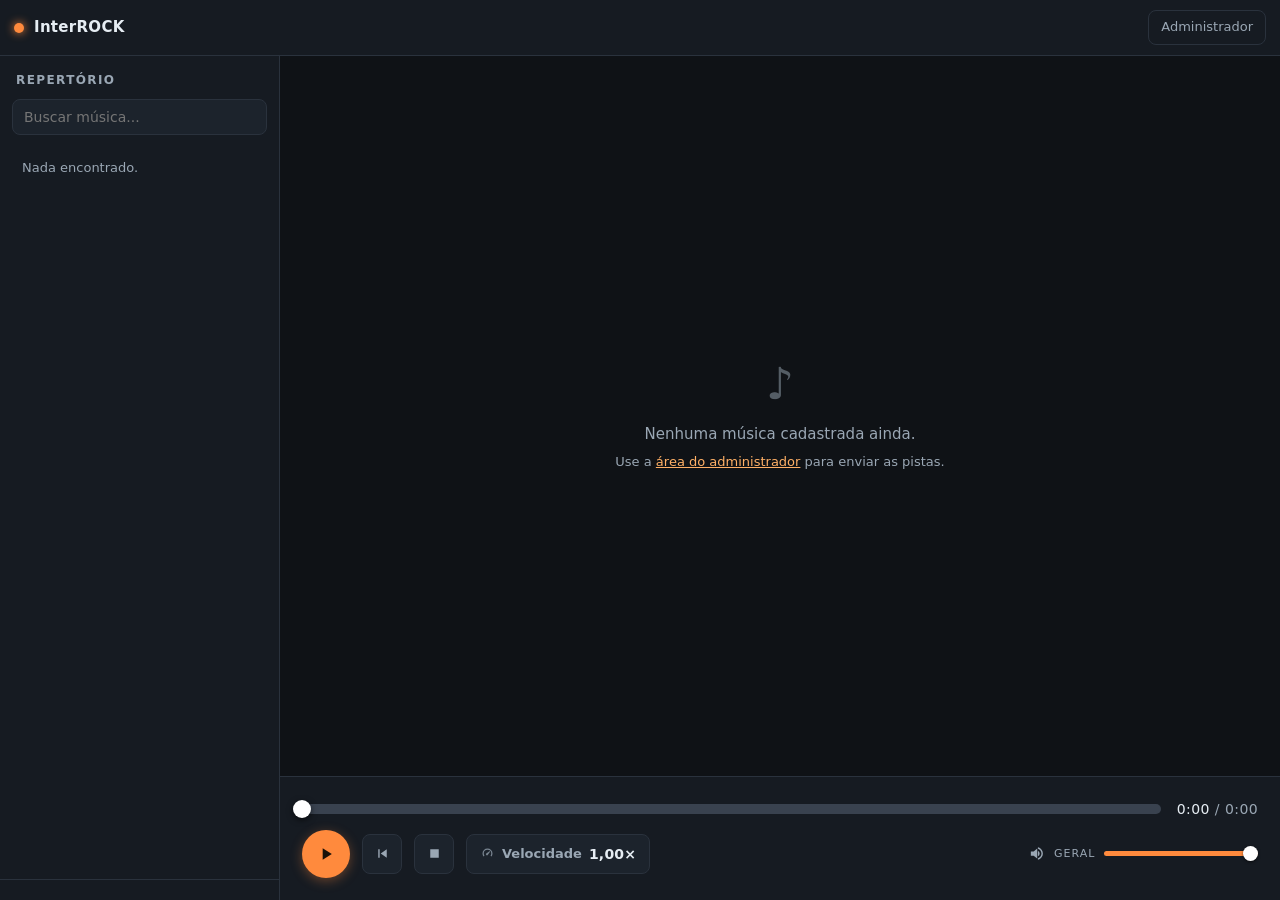
==== index.html @ aa04b852 "Add files via upload" ====
<!DOCTYPE html>
<html lang="pt-BR">
<head>
<meta charset="utf-8">
<meta name="viewport" content="width=device-width,initial-scale=1,viewport-fit=cover">
<meta name="theme-color" content="#0f1216">
<title>BandTracks — Pistas</title>
<link rel="stylesheet" href="assets/css/style.css">
</head>
<body>

<!-- ================= TOPO ================= -->
<header class="topbar">
  <button class="hamburger" id="hamburger" aria-label="Abrir lista de músicas">
    <span></span><span></span><span></span>
  </button>
  <div class="brand"><span class="dot"></span><span id="bandName">BandTracks</span></div>
  <div class="spacer"></div>
  <a class="link" href="admin.html">Administrador</a>
</header>

<!-- ================= LISTA DE MÚSICAS ================= -->
<aside class="sidebar" id="sidebar">
  <h2>Repertório</h2>
  <div class="search"><input id="search" type="search" placeholder="Buscar música..." autocomplete="off"></div>
  <nav class="songlist" id="songlist"></nav>
  <div class="sidebar-foot" id="trackCount"></div>
</aside>
<div class="backdrop" id="backdrop"></div>

<!-- ================= MIXER ================= -->
<main class="main" id="main"></main>

<!-- ================= TRANSPORTE ================= -->
<footer class="transport">
  <div class="loading"><div class="b" id="loadBar"></div></div>

  <!-- linha 1: barra de tempo da música -->
  <div class="tp-row row-seek">
    <div class="seek" id="seek" role="slider" aria-label="Posição da música">
      <div class="rail"><div class="fill" id="seekFill"></div></div>
      <div class="knob" id="seekKnob"></div>
    </div>
    <div class="time">
      <span id="tCur">0:00</span><span class="sep">/</span><span class="tot" id="tTot">0:00</span>
    </div>
  </div>

  <!-- linha 2: transporte + velocidade + volume geral -->
  <div class="tp-row row-ctrl">
    <button class="playbtn" id="playBtn" aria-label="Tocar"></button>
    <button class="iconbtn" id="resetBtn" title="Voltar ao início">
      <svg viewBox="0 0 24 24"><path d="M6 6h2v12H6zm3.5 6l8.5 6V6z"/></svg>
    </button>
    <button class="iconbtn" id="stopBtn" title="Parar">
      <svg viewBox="0 0 24 24"><path d="M6 6h12v12H6z"/></svg>
    </button>

    <!-- ---- controle de velocidade ---- -->
    <div class="speed-wrap">
      <button class="speed-btn" id="speedBtn" aria-haspopup="true" aria-expanded="false"
              title="Velocidade de reprodução">
        <svg viewBox="0 0 24 24"><path d="M12 4a8 8 0 00-8 8 8 8 0 001.5 4.6l1.6-1.2A6 6 0 016 12a6 6 0 016-6 6 6 0 016 6 6 6 0 01-1.1 3.4l1.6 1.2A8 8 0 0020 12a8 8 0 00-8-8zm3.2 4.4l-4.6 3.1a1.7 1.7 0 102 2.5l3.2-4.5a.5.5 0 00-.6-1.1z"/></svg>
        <span class="lbl">Velocidade</span>
        <span class="val" id="speedVal">1,00×</span>
      </button>

      <div class="speed-pop" id="speedPop" role="dialog" aria-label="Velocidade de reprodução">
        <h4>Velocidades rápidas</h4>
        <div class="speed-presets" id="speedPresets"></div>

        <h4>Ajuste fino</h4>
        <div class="speed-fine">
          <input type="range" id="speedRange" min="25" max="100" step="5" value="100" aria-label="Velocidade">
          <span class="num" id="speedNum">1,00×</span>
        </div>
        <div class="speed-scale">
          <span id="speedMin">0,25×</span><span id="speedMax">1,00×</span>
        </div>

        <label class="speed-opt">
          <input type="checkbox" id="pitchChk" checked>
          <span>
            <b>Manter o tom original</b>
            <span id="pitchLabel">Desmarque para o efeito de fita: o tom desce junto com a velocidade.</span>
          </span>
        </label>

        <div class="speed-note" id="speedNote">
          Abaixo de 0,50× alguns navegadores reduzem ou cortam o áudio, e os
          artefatos do processamento ficam audíveis. Se ficar mudo, suba para 0,50×.
        </div>

        <button class="speed-reset" id="speedReset" type="button">Voltar para 1,00×</button>
      </div>
    </div>

    <div class="spacer"></div>

    <div class="master">
      <svg class="spk" viewBox="0 0 24 24"><path d="M4 9v6h4l5 4V5L8 9H4zm12.5 3a4.5 4.5 0 00-2.5-4v8a4.5 4.5 0 002.5-4zM14 3.2v2.1c2.9.9 5 3.5 5 6.7s-2.1 5.8-5 6.7v2.1c4-1 7-4.6 7-8.8s-3-7.8-7-8.8z"/></svg>
      <label for="masterVol">Geral</label>
      <input type="range" id="masterVol" min="0" max="100" value="100" style="--fill:100%">
    </div>
  </div>
</footer>

<script src="config.js"></script>
<script src="assets/js/engine.js"></script>
<script src="assets/js/player.js"></script>
</body>
</html>
---- assets/css/style.css ----
/* =============================================================
   BandTracks — folha de estilo única (usuário + admin)
   ============================================================= */
:root{
  --bg:#0f1216;
  --bg-2:#161b22;
  --bg-3:#1c232c;
  --line:#2a323d;
  --txt:#e6edf3;
  --txt-2:#9aa7b4;
  --accent:#ff8a3d;
  --accent-2:#ffb066;
  --solo:#f5c518;
  --mute:#ef4b4b;
  --ok:#3fb950;
  --warn:#e3a008;
  --sidebar-w:280px;
  --transport-h:124px;
  --radius:10px;
  --font:"Segoe UI",system-ui,-apple-system,Roboto,Helvetica,Arial,sans-serif;
}

*{box-sizing:border-box;-webkit-tap-highlight-color:transparent}
html,body{height:100%}
body{
  margin:0;background:var(--bg);color:var(--txt);font-family:var(--font);
  font-size:15px;line-height:1.45;overflow:hidden;
}
button{font-family:inherit;cursor:pointer;border:0;background:none;color:inherit}
input,select{font-family:inherit;font-size:14px}
a{color:var(--accent-2)}
::-webkit-scrollbar{width:9px;height:9px}
::-webkit-scrollbar-thumb{background:#39424f;border-radius:6px}
::-webkit-scrollbar-track{background:transparent}

/* ---------------- Topo ---------------- */
.topbar{
  position:fixed;top:0;left:0;right:0;height:56px;z-index:40;
  display:flex;align-items:center;gap:12px;padding:0 14px;
  background:var(--bg-2);border-bottom:1px solid var(--line);
}
.topbar .brand{display:flex;align-items:center;gap:10px;font-weight:700;letter-spacing:.3px}
.topbar .brand .dot{width:10px;height:10px;border-radius:50%;background:var(--accent);box-shadow:0 0 10px var(--accent)}
.topbar .spacer{flex:1}
.topbar .link{
  color:var(--txt-2);font-size:13px;text-decoration:none;padding:7px 12px;
  border:1px solid var(--line);border-radius:8px;white-space:nowrap;
}
.topbar .link:hover{color:var(--txt);border-color:#455063}

.hamburger{
  display:none;width:40px;height:40px;border-radius:8px;border:1px solid var(--line);
  background:var(--bg-3);align-items:center;justify-content:center;flex-direction:column;gap:4px;
}
.hamburger span{display:block;width:18px;height:2px;background:var(--txt);border-radius:2px}

/* ---------------- Sidebar ---------------- */
.sidebar{
  position:fixed;top:56px;bottom:0;left:0;width:var(--sidebar-w);z-index:30;
  background:var(--bg-2);border-right:1px solid var(--line);
  display:flex;flex-direction:column;transition:transform .25s ease;
}
.sidebar h2{
  margin:0;padding:16px 16px 10px;font-size:12px;letter-spacing:1.4px;
  text-transform:uppercase;color:var(--txt-2);font-weight:600;
}
.search{padding:0 12px 10px}
.search input{
  width:100%;padding:9px 11px;border-radius:8px;border:1px solid var(--line);
  background:var(--bg-3);color:var(--txt);outline:none;
}
.search input:focus{border-color:var(--accent)}
.songlist{flex:1;overflow-y:auto;padding:0 8px 16px}
.song-item{
  display:block;width:100%;text-align:left;padding:11px 12px;border-radius:var(--radius);
  border:1px solid transparent;margin-bottom:4px;transition:background .12s;
}
.song-item:hover{background:var(--bg-3)}
.song-item.active{background:rgba(255,138,61,.14);border-color:rgba(255,138,61,.45)}
.song-item .t{display:block;font-weight:600;font-size:14.5px;line-height:1.3}
.song-item .s{display:block;font-size:12px;color:var(--txt-2);margin-top:3px;line-height:1.3}
.sidebar-foot{padding:10px 16px;border-top:1px solid var(--line);font-size:11.5px;color:var(--txt-2)}
.backdrop{display:none;position:fixed;inset:56px 0 0 0;background:rgba(0,0,0,.55);z-index:29}

/* ---------------- Área central ---------------- */
.main{
  position:fixed;top:56px;left:var(--sidebar-w);right:0;bottom:var(--transport-h);
  overflow-y:auto;padding:20px 22px 28px;
}
.song-head{margin-bottom:18px}
.song-head h1{margin:0;font-size:24px;letter-spacing:.2px}
.song-head .meta{color:var(--txt-2);font-size:13.5px;margin-top:3px}

.empty{
  height:100%;display:flex;flex-direction:column;align-items:center;justify-content:center;
  color:var(--txt-2);text-align:center;gap:8px;padding:30px;
}
.empty .big{font-size:44px;opacity:.5}

/* ---- Linha de faixa ---- */
.track{
  display:grid;grid-template-columns:170px 1fr auto;align-items:center;gap:14px;
  background:var(--bg-2);border:1px solid var(--line);border-radius:var(--radius);
  padding:12px 14px;margin-bottom:9px;
}
.track.is-silent{opacity:.5}
.track .name{font-weight:600;font-size:14.5px;overflow:hidden;text-overflow:ellipsis;white-space:nowrap}
.track .name small{display:block;font-weight:400;color:var(--txt-2);font-size:11.5px}
.track .vol{display:flex;align-items:center;gap:10px;min-width:0}
.track .vol .pct{width:42px;text-align:right;font-size:12px;color:var(--txt-2);font-variant-numeric:tabular-nums}
.track .btns{display:flex;gap:7px}
.tbtn{
  width:38px;height:34px;border-radius:8px;border:1px solid var(--line);
  background:var(--bg-3);font-weight:700;font-size:13px;color:var(--txt-2);
}
.tbtn:hover{border-color:#4b5666;color:var(--txt)}
.tbtn.on-mute{background:var(--mute);border-color:var(--mute);color:#fff}
.tbtn.on-solo{background:var(--solo);border-color:var(--solo);color:#22262c}

/* ---- Sliders ---- */
input[type=range]{-webkit-appearance:none;appearance:none;width:100%;background:transparent;margin:0}
input[type=range]::-webkit-slider-runnable-track{
  height:5px;border-radius:4px;
  background:linear-gradient(to right,var(--accent) var(--fill,70%),#39424f var(--fill,70%));
}
input[type=range]::-webkit-slider-thumb{
  -webkit-appearance:none;width:15px;height:15px;border-radius:50%;background:#fff;
  margin-top:-5px;box-shadow:0 1px 3px rgba(0,0,0,.6);
}
input[type=range]::-moz-range-track{height:5px;border-radius:4px;background:#39424f}
input[type=range]::-moz-range-progress{height:5px;border-radius:4px;background:var(--accent)}
input[type=range]::-moz-range-thumb{width:15px;height:15px;border:0;border-radius:50%;background:#fff}

/* ---------------- Transporte (rodapé) ---------------- */
.transport{
  position:fixed;left:var(--sidebar-w);right:0;bottom:0;height:var(--transport-h);z-index:35;
  background:var(--bg-2);border-top:1px solid var(--line);padding:12px 22px;
  display:flex;flex-direction:column;justify-content:center;gap:10px;
}
.tp-row{display:flex;align-items:center;gap:14px}
.tp-row .spacer{flex:1}
.row-seek{gap:16px}
.row-ctrl{gap:12px}
.playbtn{
  width:48px;height:48px;border-radius:50%;background:var(--accent);color:#1a1109;
  display:flex;align-items:center;justify-content:center;flex:0 0 48px;
  box-shadow:0 3px 12px rgba(255,138,61,.35);
}
.playbtn:hover{background:var(--accent-2)}
.playbtn svg{width:20px;height:20px;fill:currentColor}
.iconbtn{
  width:40px;height:40px;border-radius:8px;border:1px solid var(--line);background:var(--bg-3);
  display:flex;align-items:center;justify-content:center;color:var(--txt-2);flex:0 0 40px;
}
.iconbtn:hover{color:var(--txt);border-color:#4b5666}
.iconbtn svg{width:17px;height:17px;fill:currentColor}

.seek{position:relative;flex:1;height:16px;display:flex;align-items:center;cursor:pointer;touch-action:none}
.seek .rail{position:absolute;left:0;right:0;height:10px;border-radius:6px;background:#39424f;overflow:hidden}
.seek .fill{position:absolute;left:0;top:0;bottom:0;width:0;background:linear-gradient(90deg,var(--accent),var(--accent-2))}
.seek .knob{
  position:absolute;width:18px;height:18px;border-radius:50%;background:#fff;left:0;
  transform:translateX(-50%);box-shadow:0 2px 6px rgba(0,0,0,.6);pointer-events:none;
}
.time{font-variant-numeric:tabular-nums;font-size:14px;color:var(--txt);white-space:nowrap;letter-spacing:.4px}
.time .sep{color:var(--txt-2);margin:0 5px}
.time .tot{color:var(--txt-2)}

.master{display:flex;align-items:center;gap:9px;width:230px}
.master .spk{width:17px;height:17px;fill:var(--txt-2);flex:0 0 17px}
.master label{font-size:11px;color:var(--txt-2);text-transform:uppercase;letter-spacing:1px;white-space:nowrap}

/* ---------------- Controle de velocidade ---------------- */
.speed-wrap{position:relative;flex:0 0 auto}
.speed-btn{
  display:flex;align-items:center;gap:7px;height:40px;padding:0 13px;
  border:1px solid var(--line);border-radius:8px;background:var(--bg-3);
  color:var(--txt-2);font-size:13px;font-weight:600;white-space:nowrap;
}
.speed-btn:hover{color:var(--txt);border-color:#4b5666}
.speed-btn .val{
  font-variant-numeric:tabular-nums;font-size:14px;color:var(--txt);letter-spacing:.2px;
}
.speed-btn.changed{border-color:var(--accent);background:rgba(255,138,61,.13)}
.speed-btn.changed .val{color:var(--accent-2)}
.speed-btn.low{border-color:var(--warn);background:rgba(227,160,8,.14)}
.speed-btn.low .val{color:#ffd166}
.speed-btn svg{width:15px;height:15px;fill:currentColor;opacity:.75}

.speed-pop{
  display:none;position:absolute;bottom:52px;right:0;width:308px;z-index:60;
  background:var(--bg-2);border:1px solid var(--line);border-radius:12px;padding:15px;
  box-shadow:0 12px 34px rgba(0,0,0,.6);
}
.speed-pop.open{display:block}
.speed-pop h4{
  margin:0 0 11px;font-size:11px;text-transform:uppercase;letter-spacing:1.2px;
  color:var(--txt-2);font-weight:600;
}
.speed-presets{display:grid;grid-template-columns:repeat(5,1fr);gap:5px;margin-bottom:14px}
.speed-presets button{
  padding:8px 2px;border-radius:8px;border:1px solid var(--line);
  background:var(--bg-3);font-size:12px;font-weight:600;color:var(--txt-2);
  font-variant-numeric:tabular-nums;white-space:nowrap;
}
.speed-presets button:hover{color:var(--txt);border-color:#4b5666}
.speed-presets button.on{background:var(--accent);border-color:var(--accent);color:#1a1109}

.speed-fine{display:flex;align-items:center;gap:11px;margin-bottom:6px}
.speed-fine input[type=range]{flex:1}
.speed-fine .num{
  width:52px;text-align:right;font-variant-numeric:tabular-nums;font-size:14px;font-weight:600;
}
.speed-scale{
  display:flex;justify-content:space-between;font-size:10.5px;color:var(--txt-2);
  font-variant-numeric:tabular-nums;margin-bottom:13px;
}

.speed-opt{
  display:flex;align-items:flex-start;gap:9px;padding-top:12px;border-top:1px solid var(--line);
  font-size:12.5px;color:var(--txt-2);cursor:pointer;
}
.speed-opt input{margin-top:2px;flex:0 0 auto}
.speed-opt b{color:var(--txt);font-weight:600;display:block;font-size:13px}

.speed-note{
  margin-top:11px;padding:9px 11px;border-radius:8px;font-size:11.5px;line-height:1.45;
  background:rgba(227,160,8,.13);border:1px solid rgba(227,160,8,.4);color:#ffd88a;display:none;
}
.speed-note.show{display:block}

.speed-reset{
  margin-top:11px;width:100%;padding:8px;border-radius:8px;border:1px solid var(--line);
  font-size:12.5px;color:var(--txt-2);
}
.speed-reset:hover{color:var(--txt);border-color:#4b5666}

/* Barra de carregamento */
.loading{position:absolute;top:0;left:0;right:0;height:3px;background:transparent;overflow:hidden}
.loading .b{height:100%;width:0;background:var(--accent);transition:width .2s}

/* ---------------- Responsivo ---------------- */
@media (max-width:900px){
  :root{--transport-h:128px}
  .hamburger{display:flex}
  .sidebar{transform:translateX(-100%);box-shadow:0 0 30px rgba(0,0,0,.6);width:min(84vw,320px)}
  body.nav-open .sidebar{transform:translateX(0)}
  body.nav-open .backdrop{display:block}
  .main{left:0;padding:16px 14px 24px}
  .transport{left:0;padding:10px 14px}

  .track{grid-template-columns:1fr auto;gap:8px 12px;padding:11px 12px}
  .track .name{grid-column:1;grid-row:1}
  .track .btns{grid-column:2;grid-row:1 / span 2;align-self:center}
  .track .vol{grid-column:1;grid-row:2}
  .tbtn{width:44px;height:38px;font-size:14px}

  .master{width:auto;flex:1;max-width:170px}
  .row-ctrl{gap:9px}
  .time{font-size:13px}
  .song-head h1{font-size:19px}
  .speed-pop{width:min(92vw,308px);right:auto;left:50%;transform:translateX(-50%)}
}
@media (max-width:420px){
  .track .name{font-size:13.5px}
  .master label,.speed-btn .lbl{display:none}
  .master{max-width:120px}
  .playbtn{width:44px;height:44px;flex:0 0 44px}
  .speed-btn{padding:0 10px}
}

/* =============================================================
   ADMIN
   ============================================================= */
.adm-body{overflow:auto}
.adm-wrap{max-width:960px;margin:0 auto;padding:78px 18px 60px}
.card{background:var(--bg-2);border:1px solid var(--line);border-radius:14px;padding:20px;margin-bottom:18px}
.card h3{margin:0 0 4px;font-size:16px}
.card .hint{color:var(--txt-2);font-size:12.5px;margin:0 0 16px}
.grid2{display:grid;grid-template-columns:1fr 1fr;gap:12px}
@media (max-width:700px){.grid2{grid-template-columns:1fr}.adm-wrap{padding-top:70px}}
.field{display:flex;flex-direction:column;gap:5px;margin-bottom:12px}
.field label{font-size:12px;color:var(--txt-2);text-transform:uppercase;letter-spacing:.8px}
.field input,.field select{
  padding:10px 12px;border-radius:8px;border:1px solid var(--line);
  background:var(--bg-3);color:var(--txt);outline:none;width:100%;
}
.field input:focus{border-color:var(--accent)}
.btn{padding:10px 18px;border-radius:9px;background:var(--accent);color:#1a1109;font-weight:700;font-size:14px}
.btn:hover{background:var(--accent-2)}
.btn.ghost{background:transparent;border:1px solid var(--line);color:var(--txt);font-weight:600}
.btn.ghost:hover{border-color:#4b5666}
.btn.danger{background:transparent;border:1px solid #5c2b2b;color:#ff8a8a;font-weight:600}
.btn.danger:hover{background:rgba(239,75,75,.12)}
.btn:disabled{opacity:.45;cursor:not-allowed}
.row-actions{display:flex;gap:10px;flex-wrap:wrap;align-items:center}

.trk-row{
  display:grid;grid-template-columns:34px 1fr 1.3fr 40px;gap:10px;align-items:center;
  background:var(--bg-3);border:1px solid var(--line);border-radius:9px;padding:9px 10px;margin-bottom:8px;
}
.trk-row .idx{text-align:center;color:var(--txt-2);font-variant-numeric:tabular-nums;font-size:13px}
.trk-row input[type=text]{padding:8px 10px;border-radius:7px;border:1px solid var(--line);background:var(--bg-2);color:var(--txt);outline:none}
.trk-row input[type=file]{font-size:12px;color:var(--txt-2)}
.trk-row .del{color:#ff8a8a;font-size:18px;line-height:1}
@media (max-width:700px){
  .trk-row{grid-template-columns:26px 1fr 34px;gap:8px}
  .trk-row input[type=file]{grid-column:1 / span 3}
}

.log{
  background:#0b0e12;border:1px solid var(--line);border-radius:9px;padding:12px;
  font-family:ui-monospace,Consolas,monospace;font-size:12px;max-height:240px;overflow:auto;
  white-space:pre-wrap;color:var(--txt-2);
}
.log .ok{color:var(--ok)}
.log .err{color:#ff8a8a}
.badge{display:inline-block;padding:3px 9px;border-radius:20px;font-size:11px;font-weight:700;letter-spacing:.5px;text-transform:uppercase}
.badge.on{background:rgba(63,185,80,.16);color:var(--ok)}
.badge.off{background:rgba(239,75,75,.16);color:#ff8a8a}

.adm-song{display:flex;align-items:center;gap:12px;padding:11px 12px;border:1px solid var(--line);border-radius:9px;background:var(--bg-3);margin-bottom:8px}
.adm-song .info{flex:1;min-width:0}
.adm-song .info b{display:block;font-size:14px}
.adm-song .info span{font-size:12px;color:var(--txt-2)}

.login-screen{
  position:fixed;inset:0;display:flex;align-items:center;justify-content:center;padding:20px;
  background:radial-gradient(circle at 50% 20%,#1b2330,var(--bg) 70%);z-index:50;
}
.login-box{width:100%;max-width:380px;background:var(--bg-2);border:1px solid var(--line);border-radius:16px;padding:28px}
.login-box h2{margin:0 0 6px;font-size:20px}
.login-box p{margin:0 0 20px;color:var(--txt-2);font-size:13px}
.err-msg{color:#ff8a8a;font-size:13px;min-height:18px;margin-top:8px}
.progress{height:6px;background:#39424f;border-radius:4px;overflow:hidden;margin-top:10px}
.progress b{display:block;height:100%;width:0;background:var(--accent);transition:width .2s}
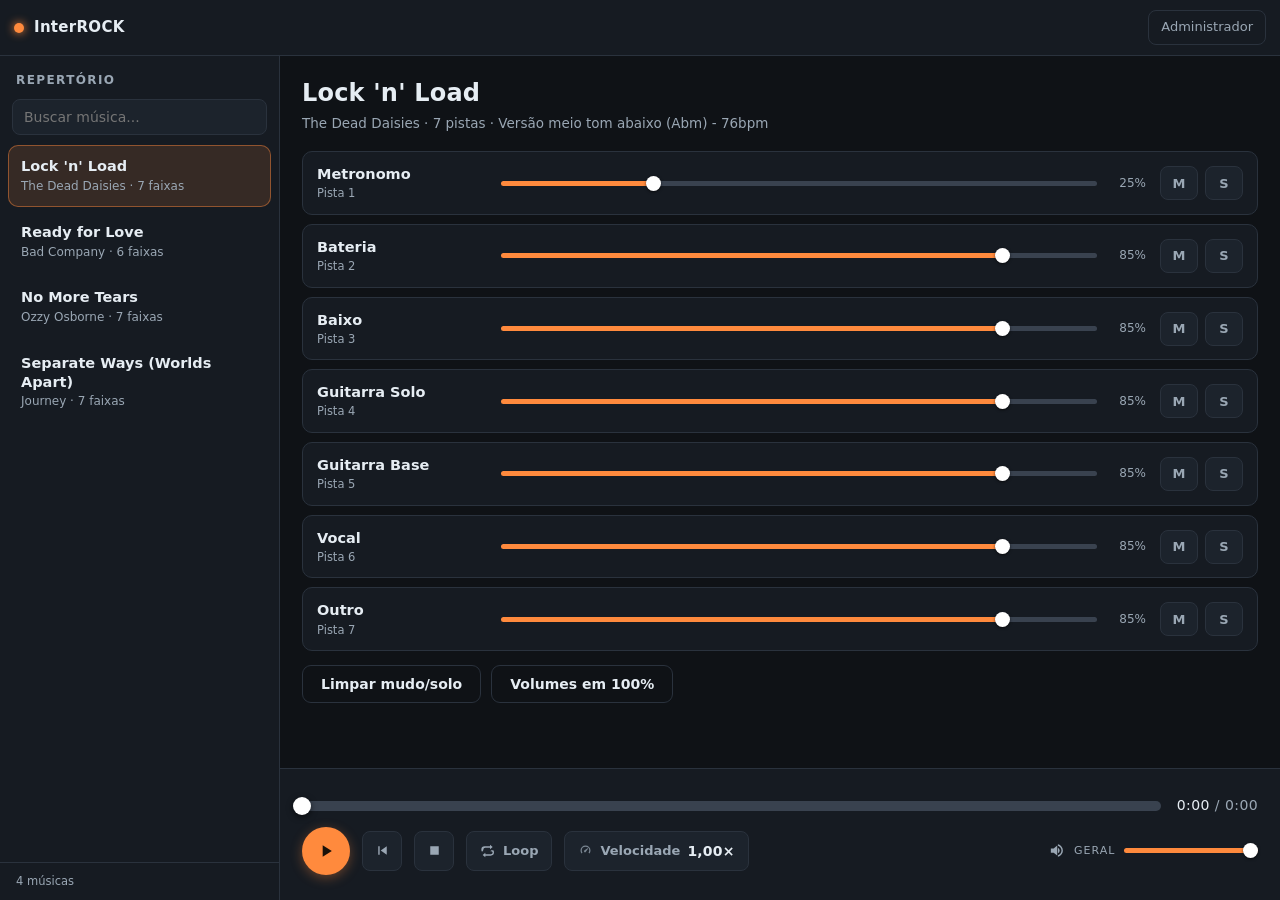
==== commit 819c88ba: "Add files via upload" ====
--- a/index.html
+++ b/index.html
@@ -11,9 +11,7 @@
 
 <!-- ================= TOPO ================= -->
 <header class="topbar">
-  <button class="hamburger" id="hamburger" aria-label="Abrir lista de músicas">
-    <span></span><span></span><span></span>
-  </button>
+  <button class="hamburger" id="hamburger" aria-label="Abrir lista de músicas"><span></span><span></span><span></span></button>
   <div class="brand"><span class="dot"></span><span id="bandName">BandTracks</span></div>
   <div class="spacer"></div>
   <a class="link" href="admin.html">Administrador</a>
@@ -35,62 +33,74 @@
 <footer class="transport">
   <div class="loading"><div class="b" id="loadBar"></div></div>
 
-  <!-- linha 1: barra de tempo da música -->
+  <!-- linha 1: barra de tempo (com marcadores de loop) -->
   <div class="tp-row row-seek">
     <div class="seek" id="seek" role="slider" aria-label="Posição da música">
-      <div class="rail"><div class="fill" id="seekFill"></div></div>
+      <div class="rail">
+        <div class="fill" id="seekFill"></div>
+      </div>
+      <div class="dim left"  id="dimLeft"></div>
+      <div class="dim right" id="dimRight"></div>
+      <div class="loopband"  id="loopBand"></div>
       <div class="knob" id="seekKnob"></div>
+      <div class="handle start" id="hStart" role="slider" aria-label="Início do loop"></div>
+      <div class="handle end"   id="hEnd"   role="slider" aria-label="Fim do loop"></div>
     </div>
     <div class="time">
       <span id="tCur">0:00</span><span class="sep">/</span><span class="tot" id="tTot">0:00</span>
     </div>
   </div>
 
-  <!-- linha 2: transporte + velocidade + volume geral -->
+  <!-- linha 2: transporte + loop + velocidade + volume geral -->
   <div class="tp-row row-ctrl">
     <button class="playbtn" id="playBtn" aria-label="Tocar"></button>
-    <button class="iconbtn" id="resetBtn" title="Voltar ao início">
+    <button class="iconbtn" id="resetBtn" title="Voltar ao início do trecho">
       <svg viewBox="0 0 24 24"><path d="M6 6h2v12H6zm3.5 6l8.5 6V6z"/></svg>
     </button>
     <button class="iconbtn" id="stopBtn" title="Parar">
       <svg viewBox="0 0 24 24"><path d="M6 6h12v12H6z"/></svg>
     </button>
 
-    <!-- ---- controle de velocidade ---- -->
+    <!-- ---- LOOP ---- -->
+    <div class="loop-group">
+      <button class="loop-btn" id="loopBtn" aria-pressed="false" title="Ativar loop de trecho (tecla L)">
+        <svg viewBox="0 0 24 24"><path d="M7 7h8v2.5L19 6l-4-3.5V5H7a5 5 0 00-5 5 5 5 0 001 3l1.6-1.5A3 3 0 015 10a3 3 0 013-3zm10 4l-1.6 1.5A3 3 0 0119 14a3 3 0 01-3 3H8v-2.5L4 18l4 3.5V19h8a5 5 0 005-5 5 5 0 00-1-3z"/></svg>
+        <span class="lbl">Loop</span>
+      </button>
+      <div class="loop-times" id="loopTimes">
+        <span class="lbl">Trecho</span>
+        <span class="lp-a" id="lpA">0:00.0</span>
+        <span class="arw">→</span>
+        <span class="lp-b" id="lpB">0:00.0</span>
+      </div>
+      <button class="loop-reset" id="loopReset" title="Restaurar trecho para a música inteira">
+        <svg viewBox="0 0 24 24"><path d="M12 5V2L8 6l4 4V7a5 5 0 11-5 5H5a7 7 0 107-7z"/></svg>
+      </button>
+    </div>
+
+    <!-- ---- velocidade ---- -->
     <div class="speed-wrap">
-      <button class="speed-btn" id="speedBtn" aria-haspopup="true" aria-expanded="false"
-              title="Velocidade de reprodução">
+      <button class="speed-btn" id="speedBtn" aria-haspopup="true" aria-expanded="false" title="Velocidade de reprodução">
         <svg viewBox="0 0 24 24"><path d="M12 4a8 8 0 00-8 8 8 8 0 001.5 4.6l1.6-1.2A6 6 0 016 12a6 6 0 016-6 6 6 0 016 6 6 6 0 01-1.1 3.4l1.6 1.2A8 8 0 0020 12a8 8 0 00-8-8zm3.2 4.4l-4.6 3.1a1.7 1.7 0 102 2.5l3.2-4.5a.5.5 0 00-.6-1.1z"/></svg>
         <span class="lbl">Velocidade</span>
         <span class="val" id="speedVal">1,00×</span>
       </button>
-
       <div class="speed-pop" id="speedPop" role="dialog" aria-label="Velocidade de reprodução">
         <h4>Velocidades rápidas</h4>
         <div class="speed-presets" id="speedPresets"></div>
-
         <h4>Ajuste fino</h4>
         <div class="speed-fine">
           <input type="range" id="speedRange" min="25" max="100" step="5" value="100" aria-label="Velocidade">
           <span class="num" id="speedNum">1,00×</span>
         </div>
-        <div class="speed-scale">
-          <span id="speedMin">0,25×</span><span id="speedMax">1,00×</span>
-        </div>
-
+        <div class="speed-scale"><span id="speedMin">0,25×</span><span id="speedMax">1,00×</span></div>
         <label class="speed-opt">
           <input type="checkbox" id="pitchChk" checked>
-          <span>
-            <b>Manter o tom original</b>
-            <span id="pitchLabel">Desmarque para o efeito de fita: o tom desce junto com a velocidade.</span>
-          </span>
+          <span><b>Manter o tom original</b><span id="pitchLabel">Desmarque para o efeito de fita: o tom desce junto com a velocidade.</span></span>
         </label>
-
         <div class="speed-note" id="speedNote">
-          Abaixo de 0,50× alguns navegadores reduzem ou cortam o áudio, e os
-          artefatos do processamento ficam audíveis. Se ficar mudo, suba para 0,50×.
+          Abaixo de 0,50× alguns navegadores reduzem ou cortam o áudio. Se ficar mudo, suba para 0,50×.
         </div>
-
         <button class="speed-reset" id="speedReset" type="button">Voltar para 1,00×</button>
       </div>
     </div>
--- a/assets/css/style.css
+++ b/assets/css/style.css
@@ -2,30 +2,17 @@
    BandTracks — folha de estilo única (usuário + admin)
    ============================================================= */
 :root{
-  --bg:#0f1216;
-  --bg-2:#161b22;
-  --bg-3:#1c232c;
-  --line:#2a323d;
-  --txt:#e6edf3;
-  --txt-2:#9aa7b4;
-  --accent:#ff8a3d;
-  --accent-2:#ffb066;
-  --solo:#f5c518;
-  --mute:#ef4b4b;
-  --ok:#3fb950;
-  --warn:#e3a008;
-  --sidebar-w:280px;
-  --transport-h:124px;
-  --radius:10px;
+  --bg:#0f1216; --bg-2:#161b22; --bg-3:#1c232c; --line:#2a323d;
+  --txt:#e6edf3; --txt-2:#9aa7b4;
+  --accent:#ff8a3d; --accent-2:#ffb066;
+  --solo:#f5c518; --mute:#ef4b4b; --ok:#3fb950; --warn:#e3a008;
+  --loop:#4ea6ff; --loop-2:#7cc0ff;
+  --sidebar-w:280px; --transport-h:132px; --radius:10px;
   --font:"Segoe UI",system-ui,-apple-system,Roboto,Helvetica,Arial,sans-serif;
 }
-
 *{box-sizing:border-box;-webkit-tap-highlight-color:transparent}
 html,body{height:100%}
-body{
-  margin:0;background:var(--bg);color:var(--txt);font-family:var(--font);
-  font-size:15px;line-height:1.45;overflow:hidden;
-}
+body{margin:0;background:var(--bg);color:var(--txt);font-family:var(--font);font-size:15px;line-height:1.45;overflow:hidden}
 button{font-family:inherit;cursor:pointer;border:0;background:none;color:inherit}
 input,select{font-family:inherit;font-size:14px}
 a{color:var(--accent-2)}
@@ -34,47 +21,23 @@
 ::-webkit-scrollbar-track{background:transparent}
 
 /* ---------------- Topo ---------------- */
-.topbar{
-  position:fixed;top:0;left:0;right:0;height:56px;z-index:40;
-  display:flex;align-items:center;gap:12px;padding:0 14px;
-  background:var(--bg-2);border-bottom:1px solid var(--line);
-}
+.topbar{position:fixed;top:0;left:0;right:0;height:56px;z-index:40;display:flex;align-items:center;gap:12px;padding:0 14px;background:var(--bg-2);border-bottom:1px solid var(--line)}
 .topbar .brand{display:flex;align-items:center;gap:10px;font-weight:700;letter-spacing:.3px}
 .topbar .brand .dot{width:10px;height:10px;border-radius:50%;background:var(--accent);box-shadow:0 0 10px var(--accent)}
 .topbar .spacer{flex:1}
-.topbar .link{
-  color:var(--txt-2);font-size:13px;text-decoration:none;padding:7px 12px;
-  border:1px solid var(--line);border-radius:8px;white-space:nowrap;
-}
+.topbar .link{color:var(--txt-2);font-size:13px;text-decoration:none;padding:7px 12px;border:1px solid var(--line);border-radius:8px;white-space:nowrap}
 .topbar .link:hover{color:var(--txt);border-color:#455063}
-
-.hamburger{
-  display:none;width:40px;height:40px;border-radius:8px;border:1px solid var(--line);
-  background:var(--bg-3);align-items:center;justify-content:center;flex-direction:column;gap:4px;
-}
+.hamburger{display:none;width:40px;height:40px;border-radius:8px;border:1px solid var(--line);background:var(--bg-3);align-items:center;justify-content:center;flex-direction:column;gap:4px}
 .hamburger span{display:block;width:18px;height:2px;background:var(--txt);border-radius:2px}
 
 /* ---------------- Sidebar ---------------- */
-.sidebar{
-  position:fixed;top:56px;bottom:0;left:0;width:var(--sidebar-w);z-index:30;
-  background:var(--bg-2);border-right:1px solid var(--line);
-  display:flex;flex-direction:column;transition:transform .25s ease;
-}
-.sidebar h2{
-  margin:0;padding:16px 16px 10px;font-size:12px;letter-spacing:1.4px;
-  text-transform:uppercase;color:var(--txt-2);font-weight:600;
-}
+.sidebar{position:fixed;top:56px;bottom:0;left:0;width:var(--sidebar-w);z-index:30;background:var(--bg-2);border-right:1px solid var(--line);display:flex;flex-direction:column;transition:transform .25s ease}
+.sidebar h2{margin:0;padding:16px 16px 10px;font-size:12px;letter-spacing:1.4px;text-transform:uppercase;color:var(--txt-2);font-weight:600}
 .search{padding:0 12px 10px}
-.search input{
-  width:100%;padding:9px 11px;border-radius:8px;border:1px solid var(--line);
-  background:var(--bg-3);color:var(--txt);outline:none;
-}
+.search input{width:100%;padding:9px 11px;border-radius:8px;border:1px solid var(--line);background:var(--bg-3);color:var(--txt);outline:none}
 .search input:focus{border-color:var(--accent)}
 .songlist{flex:1;overflow-y:auto;padding:0 8px 16px}
-.song-item{
-  display:block;width:100%;text-align:left;padding:11px 12px;border-radius:var(--radius);
-  border:1px solid transparent;margin-bottom:4px;transition:background .12s;
-}
+.song-item{display:block;width:100%;text-align:left;padding:11px 12px;border-radius:var(--radius);border:1px solid transparent;margin-bottom:4px;transition:background .12s}
 .song-item:hover{background:var(--bg-3)}
 .song-item.active{background:rgba(255,138,61,.14);border-color:rgba(255,138,61,.45)}
 .song-item .t{display:block;font-weight:600;font-size:14.5px;line-height:1.3}
@@ -83,190 +46,153 @@
 .backdrop{display:none;position:fixed;inset:56px 0 0 0;background:rgba(0,0,0,.55);z-index:29}
 
 /* ---------------- Área central ---------------- */
-.main{
-  position:fixed;top:56px;left:var(--sidebar-w);right:0;bottom:var(--transport-h);
-  overflow-y:auto;padding:20px 22px 28px;
-}
+.main{position:fixed;top:56px;left:var(--sidebar-w);right:0;bottom:var(--transport-h);overflow-y:auto;padding:20px 22px 28px}
 .song-head{margin-bottom:18px}
 .song-head h1{margin:0;font-size:24px;letter-spacing:.2px}
 .song-head .meta{color:var(--txt-2);font-size:13.5px;margin-top:3px}
-
-.empty{
-  height:100%;display:flex;flex-direction:column;align-items:center;justify-content:center;
-  color:var(--txt-2);text-align:center;gap:8px;padding:30px;
-}
+.empty{height:100%;display:flex;flex-direction:column;align-items:center;justify-content:center;color:var(--txt-2);text-align:center;gap:8px;padding:30px}
 .empty .big{font-size:44px;opacity:.5}
 
 /* ---- Linha de faixa ---- */
-.track{
-  display:grid;grid-template-columns:170px 1fr auto;align-items:center;gap:14px;
-  background:var(--bg-2);border:1px solid var(--line);border-radius:var(--radius);
-  padding:12px 14px;margin-bottom:9px;
-}
+.track{display:grid;grid-template-columns:170px 1fr auto;align-items:center;gap:14px;background:var(--bg-2);border:1px solid var(--line);border-radius:var(--radius);padding:12px 14px;margin-bottom:9px}
 .track.is-silent{opacity:.5}
 .track .name{font-weight:600;font-size:14.5px;overflow:hidden;text-overflow:ellipsis;white-space:nowrap}
 .track .name small{display:block;font-weight:400;color:var(--txt-2);font-size:11.5px}
 .track .vol{display:flex;align-items:center;gap:10px;min-width:0}
 .track .vol .pct{width:42px;text-align:right;font-size:12px;color:var(--txt-2);font-variant-numeric:tabular-nums}
 .track .btns{display:flex;gap:7px}
-.tbtn{
-  width:38px;height:34px;border-radius:8px;border:1px solid var(--line);
-  background:var(--bg-3);font-weight:700;font-size:13px;color:var(--txt-2);
-}
+.tbtn{width:38px;height:34px;border-radius:8px;border:1px solid var(--line);background:var(--bg-3);font-weight:700;font-size:13px;color:var(--txt-2)}
 .tbtn:hover{border-color:#4b5666;color:var(--txt)}
 .tbtn.on-mute{background:var(--mute);border-color:var(--mute);color:#fff}
 .tbtn.on-solo{background:var(--solo);border-color:var(--solo);color:#22262c}
 
-/* ---- Sliders ---- */
+/* ---- Sliders genéricos ---- */
 input[type=range]{-webkit-appearance:none;appearance:none;width:100%;background:transparent;margin:0}
-input[type=range]::-webkit-slider-runnable-track{
-  height:5px;border-radius:4px;
-  background:linear-gradient(to right,var(--accent) var(--fill,70%),#39424f var(--fill,70%));
-}
-input[type=range]::-webkit-slider-thumb{
-  -webkit-appearance:none;width:15px;height:15px;border-radius:50%;background:#fff;
-  margin-top:-5px;box-shadow:0 1px 3px rgba(0,0,0,.6);
-}
+input[type=range]::-webkit-slider-runnable-track{height:5px;border-radius:4px;background:linear-gradient(to right,var(--accent) var(--fill,70%),#39424f var(--fill,70%))}
+input[type=range]::-webkit-slider-thumb{-webkit-appearance:none;width:15px;height:15px;border-radius:50%;background:#fff;margin-top:-5px;box-shadow:0 1px 3px rgba(0,0,0,.6)}
 input[type=range]::-moz-range-track{height:5px;border-radius:4px;background:#39424f}
 input[type=range]::-moz-range-progress{height:5px;border-radius:4px;background:var(--accent)}
 input[type=range]::-moz-range-thumb{width:15px;height:15px;border:0;border-radius:50%;background:#fff}
 
 /* ---------------- Transporte (rodapé) ---------------- */
-.transport{
-  position:fixed;left:var(--sidebar-w);right:0;bottom:0;height:var(--transport-h);z-index:35;
-  background:var(--bg-2);border-top:1px solid var(--line);padding:12px 22px;
-  display:flex;flex-direction:column;justify-content:center;gap:10px;
-}
+.transport{position:fixed;left:var(--sidebar-w);right:0;bottom:0;height:var(--transport-h);z-index:35;background:var(--bg-2);border-top:1px solid var(--line);padding:12px 22px;display:flex;flex-direction:column;justify-content:center;gap:10px}
 .tp-row{display:flex;align-items:center;gap:14px}
 .tp-row .spacer{flex:1}
 .row-seek{gap:16px}
 .row-ctrl{gap:12px}
-.playbtn{
-  width:48px;height:48px;border-radius:50%;background:var(--accent);color:#1a1109;
-  display:flex;align-items:center;justify-content:center;flex:0 0 48px;
-  box-shadow:0 3px 12px rgba(255,138,61,.35);
-}
+.playbtn{width:48px;height:48px;border-radius:50%;background:var(--accent);color:#1a1109;display:flex;align-items:center;justify-content:center;flex:0 0 48px;box-shadow:0 3px 12px rgba(255,138,61,.35)}
 .playbtn:hover{background:var(--accent-2)}
 .playbtn svg{width:20px;height:20px;fill:currentColor}
-.iconbtn{
-  width:40px;height:40px;border-radius:8px;border:1px solid var(--line);background:var(--bg-3);
-  display:flex;align-items:center;justify-content:center;color:var(--txt-2);flex:0 0 40px;
-}
+.iconbtn{width:40px;height:40px;border-radius:8px;border:1px solid var(--line);background:var(--bg-3);display:flex;align-items:center;justify-content:center;color:var(--txt-2);flex:0 0 40px}
 .iconbtn:hover{color:var(--txt);border-color:#4b5666}
 .iconbtn svg{width:17px;height:17px;fill:currentColor}
 
-.seek{position:relative;flex:1;height:16px;display:flex;align-items:center;cursor:pointer;touch-action:none}
+/* ---- Barra de tempo (seek) com marcadores de LOOP ---- */
+.seek{position:relative;flex:1;height:22px;display:flex;align-items:center;cursor:pointer;touch-action:none}
 .seek .rail{position:absolute;left:0;right:0;height:10px;border-radius:6px;background:#39424f;overflow:hidden}
 .seek .fill{position:absolute;left:0;top:0;bottom:0;width:0;background:linear-gradient(90deg,var(--accent),var(--accent-2))}
-.seek .knob{
-  position:absolute;width:18px;height:18px;border-radius:50%;background:#fff;left:0;
-  transform:translateX(-50%);box-shadow:0 2px 6px rgba(0,0,0,.6);pointer-events:none;
-}
+.seek .knob{position:absolute;width:18px;height:18px;border-radius:50%;background:#fff;left:0;transform:translateX(-50%);box-shadow:0 2px 6px rgba(0,0,0,.6);pointer-events:none;z-index:4}
+/* zonas apagadas fora do loop */
+.seek .dim{position:absolute;top:0;bottom:0;background:rgba(15,18,22,.66);pointer-events:none;z-index:2;display:none}
+.seek .dim.left{left:0}
+.seek .dim.right{right:0}
+/* faixa do loop realçada */
+.seek .loopband{position:absolute;top:0;bottom:0;background:rgba(78,166,255,.16);border-top:2px solid var(--loop);border-bottom:2px solid var(--loop);pointer-events:none;z-index:2;display:none}
+/* alças do loop */
+.seek .handle{position:absolute;top:50%;width:14px;height:24px;transform:translate(-50%,-50%);z-index:5;display:none;cursor:ew-resize;touch-action:none}
+.seek .handle::before{content:"";position:absolute;left:50%;top:50%;transform:translate(-50%,-50%);width:8px;height:22px;border-radius:4px;background:var(--loop);box-shadow:0 1px 4px rgba(0,0,0,.6)}
+.seek .handle::after{content:"";position:absolute;left:50%;top:50%;transform:translate(-50%,-50%);width:2px;height:10px;background:#0b1016;border-radius:2px}
+.seek .handle:hover::before{background:var(--loop-2)}
+body.loop-on .seek .handle,
+body.loop-on .seek .dim,
+body.loop-on .seek .loopband{display:block}
+
 .time{font-variant-numeric:tabular-nums;font-size:14px;color:var(--txt);white-space:nowrap;letter-spacing:.4px}
 .time .sep{color:var(--txt-2);margin:0 5px}
 .time .tot{color:var(--txt-2)}
 
-.master{display:flex;align-items:center;gap:9px;width:230px}
+.master{display:flex;align-items:center;gap:9px;width:210px}
 .master .spk{width:17px;height:17px;fill:var(--txt-2);flex:0 0 17px}
 .master label{font-size:11px;color:var(--txt-2);text-transform:uppercase;letter-spacing:1px;white-space:nowrap}
 
-/* ---------------- Controle de velocidade ---------------- */
+/* ---------------- Velocidade ---------------- */
 .speed-wrap{position:relative;flex:0 0 auto}
-.speed-btn{
-  display:flex;align-items:center;gap:7px;height:40px;padding:0 13px;
-  border:1px solid var(--line);border-radius:8px;background:var(--bg-3);
-  color:var(--txt-2);font-size:13px;font-weight:600;white-space:nowrap;
-}
+.speed-btn{display:flex;align-items:center;gap:7px;height:40px;padding:0 13px;border:1px solid var(--line);border-radius:8px;background:var(--bg-3);color:var(--txt-2);font-size:13px;font-weight:600;white-space:nowrap}
 .speed-btn:hover{color:var(--txt);border-color:#4b5666}
-.speed-btn .val{
-  font-variant-numeric:tabular-nums;font-size:14px;color:var(--txt);letter-spacing:.2px;
-}
+.speed-btn .val{font-variant-numeric:tabular-nums;font-size:14px;color:var(--txt);letter-spacing:.2px}
 .speed-btn.changed{border-color:var(--accent);background:rgba(255,138,61,.13)}
 .speed-btn.changed .val{color:var(--accent-2)}
 .speed-btn.low{border-color:var(--warn);background:rgba(227,160,8,.14)}
 .speed-btn.low .val{color:#ffd166}
 .speed-btn svg{width:15px;height:15px;fill:currentColor;opacity:.75}
-
-.speed-pop{
-  display:none;position:absolute;bottom:52px;right:0;width:308px;z-index:60;
-  background:var(--bg-2);border:1px solid var(--line);border-radius:12px;padding:15px;
-  box-shadow:0 12px 34px rgba(0,0,0,.6);
-}
+.speed-pop{display:none;position:absolute;bottom:52px;right:0;width:308px;z-index:60;background:var(--bg-2);border:1px solid var(--line);border-radius:12px;padding:15px;box-shadow:0 12px 34px rgba(0,0,0,.6)}
 .speed-pop.open{display:block}
-.speed-pop h4{
-  margin:0 0 11px;font-size:11px;text-transform:uppercase;letter-spacing:1.2px;
-  color:var(--txt-2);font-weight:600;
-}
+.speed-pop h4{margin:0 0 11px;font-size:11px;text-transform:uppercase;letter-spacing:1.2px;color:var(--txt-2);font-weight:600}
 .speed-presets{display:grid;grid-template-columns:repeat(5,1fr);gap:5px;margin-bottom:14px}
-.speed-presets button{
-  padding:8px 2px;border-radius:8px;border:1px solid var(--line);
-  background:var(--bg-3);font-size:12px;font-weight:600;color:var(--txt-2);
-  font-variant-numeric:tabular-nums;white-space:nowrap;
-}
+.speed-presets button{padding:8px 2px;border-radius:8px;border:1px solid var(--line);background:var(--bg-3);font-size:12px;font-weight:600;color:var(--txt-2);font-variant-numeric:tabular-nums;white-space:nowrap}
 .speed-presets button:hover{color:var(--txt);border-color:#4b5666}
 .speed-presets button.on{background:var(--accent);border-color:var(--accent);color:#1a1109}
-
 .speed-fine{display:flex;align-items:center;gap:11px;margin-bottom:6px}
 .speed-fine input[type=range]{flex:1}
-.speed-fine .num{
-  width:52px;text-align:right;font-variant-numeric:tabular-nums;font-size:14px;font-weight:600;
-}
-.speed-scale{
-  display:flex;justify-content:space-between;font-size:10.5px;color:var(--txt-2);
-  font-variant-numeric:tabular-nums;margin-bottom:13px;
-}
-
-.speed-opt{
-  display:flex;align-items:flex-start;gap:9px;padding-top:12px;border-top:1px solid var(--line);
-  font-size:12.5px;color:var(--txt-2);cursor:pointer;
-}
+.speed-fine .num{width:52px;text-align:right;font-variant-numeric:tabular-nums;font-size:14px;font-weight:600}
+.speed-scale{display:flex;justify-content:space-between;font-size:10.5px;color:var(--txt-2);font-variant-numeric:tabular-nums;margin-bottom:13px}
+.speed-opt{display:flex;align-items:flex-start;gap:9px;padding-top:12px;border-top:1px solid var(--line);font-size:12.5px;color:var(--txt-2);cursor:pointer}
 .speed-opt input{margin-top:2px;flex:0 0 auto}
 .speed-opt b{color:var(--txt);font-weight:600;display:block;font-size:13px}
-
-.speed-note{
-  margin-top:11px;padding:9px 11px;border-radius:8px;font-size:11.5px;line-height:1.45;
-  background:rgba(227,160,8,.13);border:1px solid rgba(227,160,8,.4);color:#ffd88a;display:none;
-}
+.speed-note{margin-top:11px;padding:9px 11px;border-radius:8px;font-size:11.5px;line-height:1.45;background:rgba(227,160,8,.13);border:1px solid rgba(227,160,8,.4);color:#ffd88a;display:none}
 .speed-note.show{display:block}
-
-.speed-reset{
-  margin-top:11px;width:100%;padding:8px;border-radius:8px;border:1px solid var(--line);
-  font-size:12.5px;color:var(--txt-2);
-}
+.speed-reset{margin-top:11px;width:100%;padding:8px;border-radius:8px;border:1px solid var(--line);font-size:12.5px;color:var(--txt-2)}
 .speed-reset:hover{color:var(--txt);border-color:#4b5666}
 
-/* Barra de carregamento */
+/* ---------------- LOOP (botões + timer) ---------------- */
+.loop-group{display:flex;align-items:center;gap:8px;flex:0 0 auto}
+.loop-btn{display:flex;align-items:center;gap:7px;height:40px;padding:0 13px;border:1px solid var(--line);border-radius:8px;background:var(--bg-3);color:var(--txt-2);font-size:13px;font-weight:600;white-space:nowrap}
+.loop-btn:hover{color:var(--txt);border-color:#4b5666}
+.loop-btn svg{width:16px;height:16px;fill:currentColor}
+.loop-btn.on{background:rgba(78,166,255,.16);border-color:var(--loop);color:var(--loop-2)}
+.loop-times{display:none;align-items:center;gap:7px;height:40px;padding:0 12px;border:1px solid var(--loop);border-radius:8px;background:rgba(78,166,255,.08);font-variant-numeric:tabular-nums;font-size:13px;white-space:nowrap}
+body.loop-on .loop-times{display:flex}
+.loop-times .lp-a,.loop-times .lp-b{color:var(--loop-2);font-weight:600}
+.loop-times .arw{color:var(--txt-2)}
+.loop-times .lbl{color:var(--txt-2);font-size:11px;text-transform:uppercase;letter-spacing:.8px;margin-right:2px}
+.loop-reset{display:none;width:40px;height:40px;border-radius:8px;border:1px solid var(--line);background:var(--bg-3);align-items:center;justify-content:center;color:var(--txt-2);flex:0 0 40px}
+body.loop-on .loop-reset{display:flex}
+.loop-reset:hover{color:var(--txt);border-color:#4b5666}
+.loop-reset svg{width:16px;height:16px;fill:currentColor}
+
+/* ---- Barra de carregamento ---- */
 .loading{position:absolute;top:0;left:0;right:0;height:3px;background:transparent;overflow:hidden}
 .loading .b{height:100%;width:0;background:var(--accent);transition:width .2s}
 
 /* ---------------- Responsivo ---------------- */
 @media (max-width:900px){
-  :root{--transport-h:128px}
+  :root{--transport-h:172px}
   .hamburger{display:flex}
   .sidebar{transform:translateX(-100%);box-shadow:0 0 30px rgba(0,0,0,.6);width:min(84vw,320px)}
   body.nav-open .sidebar{transform:translateX(0)}
   body.nav-open .backdrop{display:block}
   .main{left:0;padding:16px 14px 24px}
   .transport{left:0;padding:10px 14px}
-
   .track{grid-template-columns:1fr auto;gap:8px 12px;padding:11px 12px}
   .track .name{grid-column:1;grid-row:1}
   .track .btns{grid-column:2;grid-row:1 / span 2;align-self:center}
   .track .vol{grid-column:1;grid-row:2}
   .tbtn{width:44px;height:38px;font-size:14px}
-
-  .master{width:auto;flex:1;max-width:170px}
-  .row-ctrl{gap:9px}
+  .master{width:auto;flex:1;max-width:150px}
+  .row-ctrl{gap:9px;flex-wrap:wrap}
   .time{font-size:13px}
   .song-head h1{font-size:19px}
   .speed-pop{width:min(92vw,308px);right:auto;left:50%;transform:translateX(-50%)}
+  .loop-times{order:5;font-size:12px;padding:0 10px}
+  .loop-times .lbl{display:none}
 }
 @media (max-width:420px){
+  :root{--transport-h:180px}
   .track .name{font-size:13.5px}
-  .master label,.speed-btn .lbl{display:none}
-  .master{max-width:120px}
+  .master label,.speed-btn .lbl,.loop-btn .lbl{display:none}
+  .master{max-width:110px}
   .playbtn{width:44px;height:44px;flex:0 0 44px}
-  .speed-btn{padding:0 10px}
+  .speed-btn,.loop-btn{padding:0 11px}
 }
 
 /* =============================================================
@@ -281,10 +207,7 @@
 @media (max-width:700px){.grid2{grid-template-columns:1fr}.adm-wrap{padding-top:70px}}
 .field{display:flex;flex-direction:column;gap:5px;margin-bottom:12px}
 .field label{font-size:12px;color:var(--txt-2);text-transform:uppercase;letter-spacing:.8px}
-.field input,.field select{
-  padding:10px 12px;border-radius:8px;border:1px solid var(--line);
-  background:var(--bg-3);color:var(--txt);outline:none;width:100%;
-}
+.field input,.field select{padding:10px 12px;border-radius:8px;border:1px solid var(--line);background:var(--bg-3);color:var(--txt);outline:none;width:100%}
 .field input:focus{border-color:var(--accent)}
 .btn{padding:10px 18px;border-radius:9px;background:var(--accent);color:#1a1109;font-weight:700;font-size:14px}
 .btn:hover{background:var(--accent-2)}
@@ -294,40 +217,23 @@
 .btn.danger:hover{background:rgba(239,75,75,.12)}
 .btn:disabled{opacity:.45;cursor:not-allowed}
 .row-actions{display:flex;gap:10px;flex-wrap:wrap;align-items:center}
-
-.trk-row{
-  display:grid;grid-template-columns:34px 1fr 1.3fr 40px;gap:10px;align-items:center;
-  background:var(--bg-3);border:1px solid var(--line);border-radius:9px;padding:9px 10px;margin-bottom:8px;
-}
+.trk-row{display:grid;grid-template-columns:34px 1fr 1.3fr 40px;gap:10px;align-items:center;background:var(--bg-3);border:1px solid var(--line);border-radius:9px;padding:9px 10px;margin-bottom:8px}
 .trk-row .idx{text-align:center;color:var(--txt-2);font-variant-numeric:tabular-nums;font-size:13px}
 .trk-row input[type=text]{padding:8px 10px;border-radius:7px;border:1px solid var(--line);background:var(--bg-2);color:var(--txt);outline:none}
 .trk-row input[type=file]{font-size:12px;color:var(--txt-2)}
 .trk-row .del{color:#ff8a8a;font-size:18px;line-height:1}
-@media (max-width:700px){
-  .trk-row{grid-template-columns:26px 1fr 34px;gap:8px}
-  .trk-row input[type=file]{grid-column:1 / span 3}
-}
-
-.log{
-  background:#0b0e12;border:1px solid var(--line);border-radius:9px;padding:12px;
-  font-family:ui-monospace,Consolas,monospace;font-size:12px;max-height:240px;overflow:auto;
-  white-space:pre-wrap;color:var(--txt-2);
-}
+@media (max-width:700px){.trk-row{grid-template-columns:26px 1fr 34px;gap:8px}.trk-row input[type=file]{grid-column:1 / span 3}}
+.log{background:#0b0e12;border:1px solid var(--line);border-radius:9px;padding:12px;font-family:ui-monospace,Consolas,monospace;font-size:12px;max-height:240px;overflow:auto;white-space:pre-wrap;color:var(--txt-2)}
 .log .ok{color:var(--ok)}
 .log .err{color:#ff8a8a}
 .badge{display:inline-block;padding:3px 9px;border-radius:20px;font-size:11px;font-weight:700;letter-spacing:.5px;text-transform:uppercase}
 .badge.on{background:rgba(63,185,80,.16);color:var(--ok)}
 .badge.off{background:rgba(239,75,75,.16);color:#ff8a8a}
-
 .adm-song{display:flex;align-items:center;gap:12px;padding:11px 12px;border:1px solid var(--line);border-radius:9px;background:var(--bg-3);margin-bottom:8px}
 .adm-song .info{flex:1;min-width:0}
 .adm-song .info b{display:block;font-size:14px}
 .adm-song .info span{font-size:12px;color:var(--txt-2)}
-
-.login-screen{
-  position:fixed;inset:0;display:flex;align-items:center;justify-content:center;padding:20px;
-  background:radial-gradient(circle at 50% 20%,#1b2330,var(--bg) 70%);z-index:50;
-}
+.login-screen{position:fixed;inset:0;display:flex;align-items:center;justify-content:center;padding:20px;background:radial-gradient(circle at 50% 20%,#1b2330,var(--bg) 70%);z-index:50}
 .login-box{width:100%;max-width:380px;background:var(--bg-2);border:1px solid var(--line);border-radius:16px;padding:28px}
 .login-box h2{margin:0 0 6px;font-size:20px}
 .login-box p{margin:0 0 20px;color:var(--txt-2);font-size:13px}
